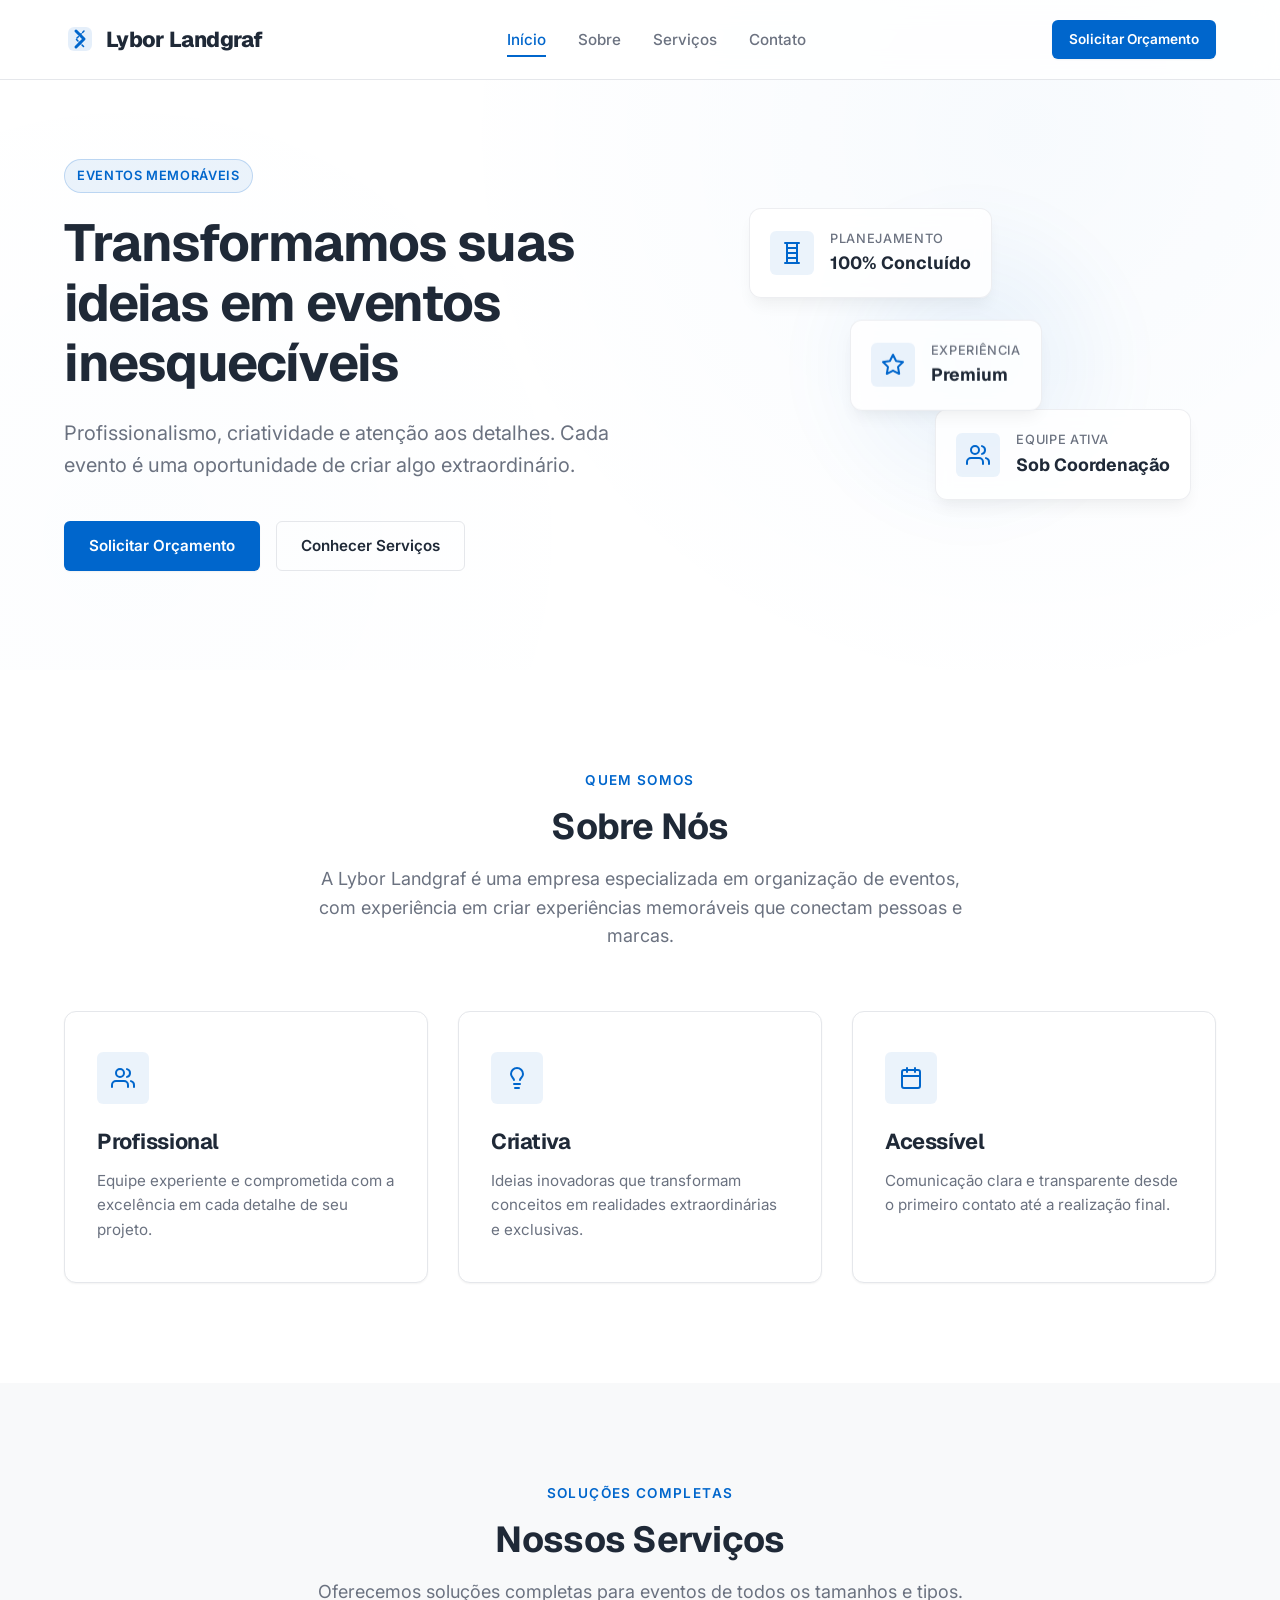
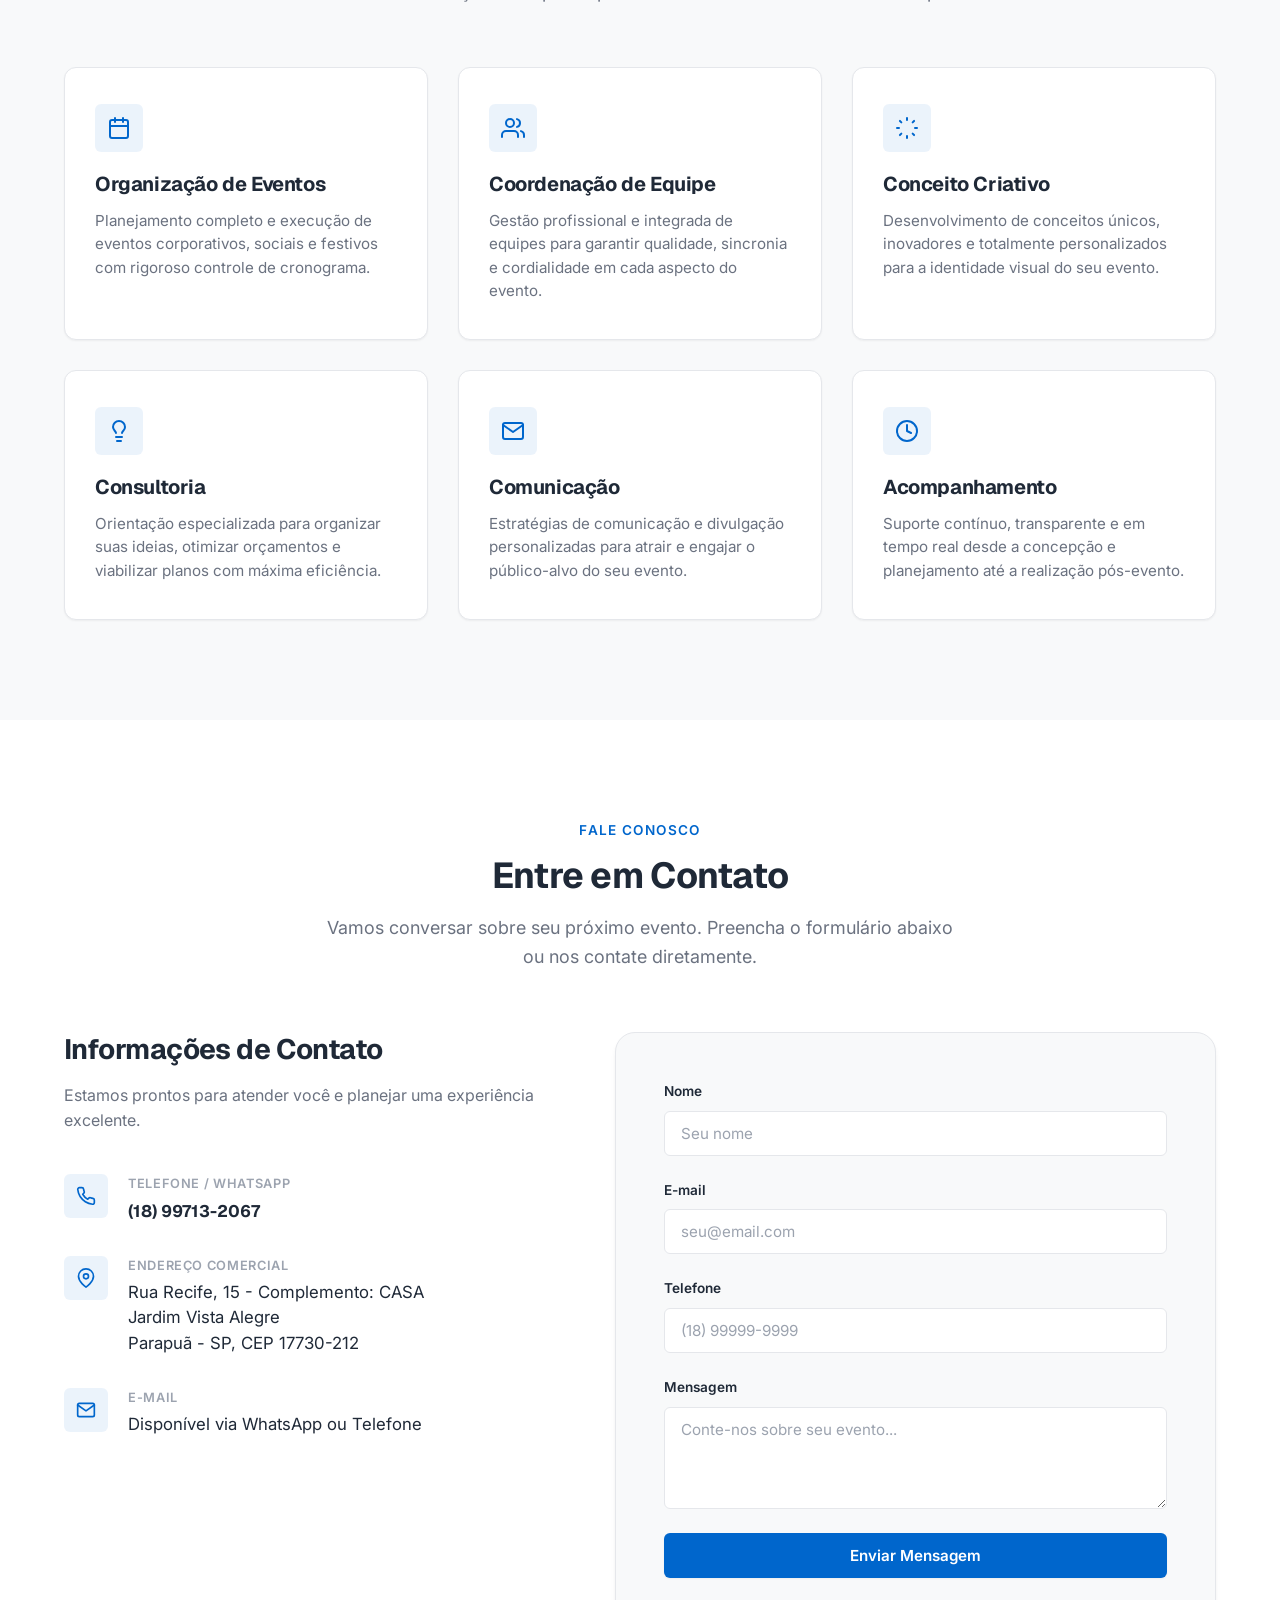
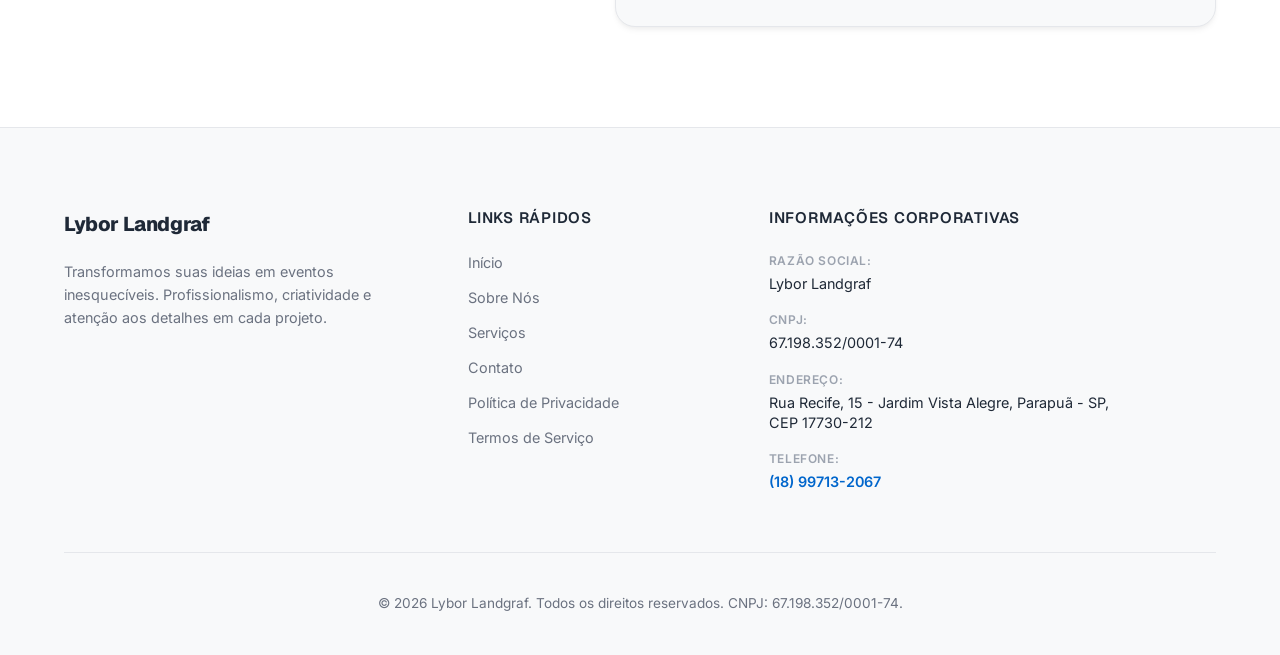
==== index.html @ a6881f4b "Initial commit: Lybor Landgraf website" ====
<!DOCTYPE html>
<html lang="pt-BR">
<head>
    <meta charset="UTF-8">
    <meta name="viewport" content="width=device-width, initial-scale=1.0">
    <meta name="description" content="Transformamos suas ideias em eventos inesquecíveis. Organização profissional de eventos, planejamento e execução com excelência.">
    <meta name="author" content="Lybor Landgraf">
    <meta name="keywords" content="eventos, organização de eventos, promotor de eventos, Parapuã, SP, Lybor Landgraf">
    
    <!-- Open Graph / Meta Business Requirements -->
    <meta property="og:type" content="website">
    <meta property="og:title" content="Lybor Landgraf - Organização Profissional de Eventos">
    <meta property="og:description" content="Transformamos suas ideias em eventos inesquecíveis. Organização profissional de eventos com criatividade, compromisso e atenção aos detalhes.">
    <meta property="og:url" content="https://lyborlandgraf.com.br">
    <meta property="og:site_name" content="Lybor Landgraf">
    
    <title>Lybor Landgraf - Organização Profissional de Eventos</title>
    
    <!-- Typography: Geist for headings, Inter for body -->
    <link rel="preconnect" href="https://fonts.googleapis.com">
    <link rel="preconnect" href="https://fonts.gstatic.com" crossorigin>
    <link href="https://fonts.googleapis.com/css2?family=Inter:wght@400;500;600;700&family=Geist:wght@700;800&display=swap" rel="stylesheet">
    
    <!-- Stylesheet -->
    <link rel="stylesheet" href="style.css">
</head>
<body>

    <!-- Header Navigation -->
    <header class="header" id="header">
        <div class="container header-container">
            <a href="#" class="logo-link" aria-label="Lybor Landgraf Home">
                <div class="logo">
                    <svg class="logo-icon" width="32" height="32" viewBox="0 0 32 32" fill="none" xmlns="http://www.w3.org/2000/svg">
                        <rect x="4" y="4" width="24" height="24" rx="6" fill="#0066CC" fill-opacity="0.1"/>
                        <path d="M12 8L20 16L12 24" stroke="#0066CC" stroke-width="3" stroke-linecap="round" stroke-linejoin="round"/>
                        <path d="M20 8L12 16L20 24" stroke="#0066CC" stroke-width="1.5" stroke-linecap="round" stroke-linejoin="round" stroke-dasharray="2 2"/>
                    </svg>
                    <span class="logo-text">Lybor Landgraf</span>
                </div>
            </a>
            
            <nav class="nav-menu" id="nav-menu" aria-label="Navegação Principal">
                <ul class="nav-list">
                    <li><a href="#inicio" class="nav-link active">Início</a></li>
                    <li><a href="#sobre" class="nav-link">Sobre</a></li>
                    <li><a href="#servicos" class="nav-link">Serviços</a></li>
                    <li><a href="#contato" class="nav-link">Contato</a></li>
                </ul>
            </nav>

            <div class="header-actions">
                <a href="#contato" class="btn btn-primary btn-sm btn-header">Solicitar Orçamento</a>
                <button class="mobile-toggle" id="mobile-toggle" aria-label="Abrir menu" aria-controls="nav-menu" aria-expanded="false">
                    <svg class="menu-icon" width="24" height="24" viewBox="0 0 24 24" fill="none" stroke="currentColor" stroke-width="2" stroke-linecap="round" stroke-linejoin="round">
                        <line x1="4" y1="12" x2="20" y2="12" class="line-mid"></line>
                        <line x1="4" y1="6" x2="20" y2="6" class="line-top"></line>
                        <line x1="4" y1="18" x2="20" y2="18" class="line-bottom"></line>
                    </svg>
                </button>
            </div>
        </div>
    </header>

    <main>
        <!-- Hero Section -->
        <section class="hero-section" id="inicio">
            <div class="container hero-container">
                <div class="hero-content">
                    <span class="badge">Eventos Memoráveis</span>
                    <h1 class="hero-title">Transformamos suas ideias em eventos inesquecíveis</h1>
                    <p class="hero-description">Profissionalismo, criatividade e atenção aos detalhes. Cada evento é uma oportunidade de criar algo extraordinário.</p>
                    <div class="hero-actions">
                        <a href="#contato" class="btn btn-primary">Solicitar Orçamento</a>
                        <a href="#servicos" class="btn btn-secondary">Conhecer Serviços</a>
                    </div>
                </div>
                <div class="hero-graphic-container">
                    <div class="hero-card-pattern">
                        <!-- Abstract Elegant Floating Card Design -->
                        <div class="floating-card c1">
                            <div class="card-header-icon">
                                <svg width="24" height="24" viewBox="0 0 24 24" fill="none" stroke="#0066CC" stroke-width="2" stroke-linecap="round" stroke-linejoin="round"><path d="M5 22h14"/><path d="M5 2h14"/><path d="M17 22V2"/><path d="M7 22V2"/><path d="M17 12H7"/><path d="M7 7h10"/><path d="M7 17h10"/></svg>
                            </div>
                            <div class="card-details">
                                <span class="card-title">Planejamento</span>
                                <span class="card-value">100% Concluído</span>
                            </div>
                        </div>
                        <div class="floating-card c2">
                            <div class="card-header-icon">
                                <svg width="24" height="24" viewBox="0 0 24 24" fill="none" stroke="#0066CC" stroke-width="2" stroke-linecap="round" stroke-linejoin="round"><path d="M17 21v-2a4 4 0 0 0-4-4H5a4 4 0 0 0-4 4v2"/><circle cx="9" cy="7" r="4"/><path d="M23 21v-2a4 4 0 0 0-3-3.87"/><path d="M16 3.13a4 4 0 0 1 0 7.75"/></svg>
                            </div>
                            <div class="card-details">
                                <span class="card-title">Equipe Ativa</span>
                                <span class="card-value">Sob Coordenação</span>
                            </div>
                        </div>
                        <div class="floating-card c3">
                            <div class="card-header-icon">
                                <svg width="24" height="24" viewBox="0 0 24 24" fill="none" stroke="#0066CC" stroke-width="2" stroke-linecap="round" stroke-linejoin="round"><polygon points="12 2 15.09 8.26 22 9.27 17 14.14 18.18 21.02 12 17.77 5.82 21.02 7 14.14 2 9.27 8.91 8.26 12 2"/></svg>
                            </div>
                            <div class="card-details">
                                <span class="card-title">Experiência</span>
                                <span class="card-value">Premium</span>
                            </div>
                        </div>
                        <div class="mesh-gradient"></div>
                    </div>
                </div>
            </div>
        </section>

        <!-- About Section -->
        <section class="about-section section-padding" id="sobre">
            <div class="container">
                <div class="section-header">
                    <span class="section-tag">Quem Somos</span>
                    <h2 class="section-title">Sobre Nós</h2>
                    <p class="section-desc">A Lybor Landgraf é uma empresa especializada em organização de eventos, com experiência em criar experiências memoráveis que conectam pessoas e marcas.</p>
                </div>
                
                <div class="pillars-grid">
                    <!-- Pillar 1: Profissional -->
                    <div class="pillar-card">
                        <div class="pillar-icon-wrapper">
                            <svg class="pillar-icon" width="24" height="24" viewBox="0 0 24 24" fill="none" stroke="#0066CC" stroke-width="2" stroke-linecap="round" stroke-linejoin="round">
                                <path d="M17 21v-2a4 4 0 0 0-4-4H5a4 4 0 0 0-4 4v2"/>
                                <circle cx="9" cy="7" r="4"/>
                                <path d="M23 21v-2a4 4 0 0 0-3-3.87"/>
                                <path d="M16 3.13a4 4 0 0 1 0 7.75"/>
                            </svg>
                        </div>
                        <h3 class="pillar-title">Profissional</h3>
                        <p class="pillar-desc">Equipe experiente e comprometida com a excelência em cada detalhe de seu projeto.</p>
                    </div>

                    <!-- Pillar 2: Criativa -->
                    <div class="pillar-card">
                        <div class="pillar-icon-wrapper">
                            <svg class="pillar-icon" width="24" height="24" viewBox="0 0 24 24" fill="none" stroke="#0066CC" stroke-width="2" stroke-linecap="round" stroke-linejoin="round">
                                <path d="M15 14c.2-1 .7-1.7 1.5-2.5 1-.9 1.5-2.2 1.5-3.5A6 6 0 0 0 6 8c0 1 .6 2.2 1.5 3.5.7.7 1.3 1.5 1.5 2.5"/>
                                <path d="M9 18h6"/>
                                <path d="M10 22h4"/>
                            </svg>
                        </div>
                        <h3 class="pillar-title">Criativa</h3>
                        <p class="pillar-desc">Ideias inovadoras que transformam conceitos em realidades extraordinárias e exclusivas.</p>
                    </div>

                    <!-- Pillar 3: Acessível -->
                    <div class="pillar-card">
                        <div class="pillar-icon-wrapper">
                            <svg class="pillar-icon" width="24" height="24" viewBox="0 0 24 24" fill="none" stroke="#0066CC" stroke-width="2" stroke-linecap="round" stroke-linejoin="round">
                                <rect x="3" y="4" width="18" height="18" rx="2" ry="2"/>
                                <line x1="16" y1="2" x2="16" y2="6"/>
                                <line x1="8" y1="2" x2="8" y2="6"/>
                                <line x1="3" y1="10" x2="21" y2="10"/>
                            </svg>
                        </div>
                        <h3 class="pillar-title">Acessível</h3>
                        <p class="pillar-desc">Comunicação clara e transparente desde o primeiro contato até a realização final.</p>
                    </div>
                </div>
            </div>
        </section>

        <!-- Services Section -->
        <section class="services-section section-padding bg-light" id="servicos">
            <div class="container">
                <div class="section-header">
                    <span class="section-tag">Soluções Completas</span>
                    <h2 class="section-title">Nossos Serviços</h2>
                    <p class="section-desc">Oferecemos soluções completas para eventos de todos os tamanhos e tipos.</p>
                </div>

                <div class="services-grid">
                    <!-- Service 1 -->
                    <div class="service-card">
                        <div class="service-icon-wrapper">
                            <svg width="24" height="24" viewBox="0 0 24 24" fill="none" stroke="#0066CC" stroke-width="2" stroke-linecap="round" stroke-linejoin="round">
                                <rect x="3" y="4" width="18" height="18" rx="2" ry="2"/><line x1="16" y1="2" x2="16" y2="6"/><line x1="8" y1="2" x2="8" y2="6"/><line x1="3" y1="10" x2="21" y2="10"/>
                            </svg>
                        </div>
                        <h3 class="service-title">Organização de Eventos</h3>
                        <p class="service-desc">Planejamento completo e execução de eventos corporativos, sociais e festivos com rigoroso controle de cronograma.</p>
                    </div>

                    <!-- Service 2 -->
                    <div class="service-card">
                        <div class="service-icon-wrapper">
                            <svg width="24" height="24" viewBox="0 0 24 24" fill="none" stroke="#0066CC" stroke-width="2" stroke-linecap="round" stroke-linejoin="round">
                                <path d="M17 21v-2a4 4 0 0 0-4-4H5a4 4 0 0 0-4 4v2"/><circle cx="9" cy="7" r="4"/><path d="M23 21v-2a4 4 0 0 0-3-3.87"/><path d="M16 3.13a4 4 0 0 1 0 7.75"/>
                            </svg>
                        </div>
                        <h3 class="service-title">Coordenação de Equipe</h3>
                        <p class="service-desc">Gestão profissional e integrada de equipes para garantir qualidade, sincronia e cordialidade em cada aspecto do evento.</p>
                    </div>

                    <!-- Service 3 -->
                    <div class="service-card">
                        <div class="service-icon-wrapper">
                            <svg width="24" height="24" viewBox="0 0 24 24" fill="none" stroke="#0066CC" stroke-width="2" stroke-linecap="round" stroke-linejoin="round">
                                <path d="M12 2v2M12 20v2M4.93 4.93l1.41 1.41M17.66 17.66l1.41 1.41M2 12h2M20 12h2M6.34 17.66l-1.41 1.41M19.07 4.93l-1.41 1.41"/>
                            </svg>
                        </div>
                        <h3 class="service-title">Conceito Criativo</h3>
                        <p class="service-desc">Desenvolvimento de conceitos únicos, inovadores e totalmente personalizados para a identidade visual do seu evento.</p>
                    </div>

                    <!-- Service 4 -->
                    <div class="service-card">
                        <div class="service-icon-wrapper">
                            <svg width="24" height="24" viewBox="0 0 24 24" fill="none" stroke="#0066CC" stroke-width="2" stroke-linecap="round" stroke-linejoin="round">
                                <path d="M15 14c.2-1 .7-1.7 1.5-2.5 1-.9 1.5-2.2 1.5-3.5A6 6 0 0 0 6 8c0 1 .6 2.2 1.5 3.5.7.7 1.3 1.5 1.5 2.5"/><path d="M9 18h6"/><path d="M10 22h4"/>
                            </svg>
                        </div>
                        <h3 class="service-title">Consultoria</h3>
                        <p class="service-desc">Orientação especializada para organizar suas ideias, otimizar orçamentos e viabilizar planos com máxima eficiência.</p>
                    </div>

                    <!-- Service 5 -->
                    <div class="service-card">
                        <div class="service-icon-wrapper">
                            <svg width="24" height="24" viewBox="0 0 24 24" fill="none" stroke="#0066CC" stroke-width="2" stroke-linecap="round" stroke-linejoin="round">
                                <path d="M4 4h16c1.1 0 2 .9 2 2v12c0 1.1-.9 2-2 2H4c-1.1 0-2-.9-2-2V6c0-1.1.9-2 2-2z"/><polyline points="22,6 12,13 2,6"/>
                            </svg>
                        </div>
                        <h3 class="service-title">Comunicação</h3>
                        <p class="service-desc">Estratégias de comunicação e divulgação personalizadas para atrair e engajar o público-alvo do seu evento.</p>
                    </div>

                    <!-- Service 6 -->
                    <div class="service-card">
                        <div class="service-icon-wrapper">
                            <svg width="24" height="24" viewBox="0 0 24 24" fill="none" stroke="#0066CC" stroke-width="2" stroke-linecap="round" stroke-linejoin="round">
                                <circle cx="12" cy="12" r="10"/><polyline points="12 6 12 12 16 14"/>
                            </svg>
                        </div>
                        <h3 class="service-title">Acompanhamento</h3>
                        <p class="service-desc">Suporte contínuo, transparente e em tempo real desde a concepção e planejamento até a realização pós-evento.</p>
                    </div>
                </div>
            </div>
        </section>

        <!-- Contact Section -->
        <section class="contact-section section-padding" id="contato">
            <div class="container">
                <div class="section-header">
                    <span class="section-tag">Fale Conosco</span>
                    <h2 class="section-title">Entre em Contato</h2>
                    <p class="section-desc">Vamos conversar sobre seu próximo evento. Preencha o formulário abaixo ou nos contate diretamente.</p>
                </div>

                <div class="contact-grid">
                    <!-- Contact Info -->
                    <div class="contact-info">
                        <h3 class="info-title">Informações de Contato</h3>
                        <p class="info-intro">Estamos prontos para atender você e planejar uma experiência excelente.</p>
                        
                        <div class="info-items">
                            <div class="info-item">
                                <div class="info-icon-box">
                                    <svg width="20" height="20" viewBox="0 0 24 24" fill="none" stroke="#0066CC" stroke-width="2" stroke-linecap="round" stroke-linejoin="round">
                                        <path d="M22 16.92v3a2 2 0 0 1-2.18 2 19.79 19.79 0 0 1-8.63-3.07 19.5 19.5 0 0 1-6-6 19.79 19.79 0 0 1-3.07-8.67A2 2 0 0 1 4.11 2h3a2 2 0 0 1 2 1.72 12.84 12.84 0 0 0 .7 2.81 2 2 0 0 1-.45 2.11L8.09 9.91a16 16 0 0 0 6 6l1.27-1.27a2 2 0 0 1 2.11-.45 12.84 12.84 0 0 0 2.81.7A2 2 0 0 1 22 16.92z"/>
                                    </svg>
                                </div>
                                <div class="info-content">
                                    <span class="info-label">Telefone / WhatsApp</span>
                                    <a href="tel:18997132067" class="info-value font-highlight">(18) 99713-2067</a>
                                </div>
                            </div>

                            <div class="info-item">
                                <div class="info-icon-box">
                                    <svg width="20" height="20" viewBox="0 0 24 24" fill="none" stroke="#0066CC" stroke-width="2" stroke-linecap="round" stroke-linejoin="round">
                                        <path d="M21 10c0 7-9 13-9 13s-9-6-9-13a9 9 0 0 1 18 0z"/><circle cx="12" cy="10" r="3"/>
                                    </svg>
                                </div>
                                <div class="info-content">
                                    <span class="info-label">Endereço Comercial</span>
                                    <address class="info-value">
                                        Rua Recife, 15 - Complemento: CASA<br>
                                        Jardim Vista Alegre<br>
                                        Parapuã - SP, CEP 17730-212
                                    </address>
                                </div>
                            </div>

                            <div class="info-item">
                                <div class="info-icon-box">
                                    <svg width="20" height="20" viewBox="0 0 24 24" fill="none" stroke="#0066CC" stroke-width="2" stroke-linecap="round" stroke-linejoin="round">
                                        <path d="M4 4h16c1.1 0 2 .9 2 2v12c0 1.1-.9 2-2 2H4c-1.1 0-2-.9-2-2V6c0-1.1.9-2 2-2z"/><polyline points="22,6 12,13 2,6"/>
                                    </svg>
                                </div>
                                <div class="info-content">
                                    <span class="info-label">E-mail</span>
                                    <span class="info-value text-muted">Disponível via WhatsApp ou Telefone</span>
                                </div>
                            </div>
                        </div>
                    </div>

                    <!-- Contact Form -->
                    <div class="contact-form-wrapper">
                        <form id="contact-form" class="contact-form" novalidate>
                            <div class="form-row">
                                <div class="form-group">
                                    <label for="form-name">Nome</label>
                                    <input type="text" id="form-name" name="name" placeholder="Seu nome" required>
                                    <span class="form-error" id="error-name">Por favor, insira seu nome.</span>
                                </div>
                            </div>
                            <div class="form-row">
                                <div class="form-group">
                                    <label for="form-email">E-mail</label>
                                    <input type="email" id="form-email" name="email" placeholder="seu@email.com" required>
                                    <span class="form-error" id="error-email">Insira um e-mail válido.</span>
                                </div>
                            </div>
                            <div class="form-row">
                                <div class="form-group">
                                    <label for="form-phone">Telefone</label>
                                    <input type="text" id="form-phone" name="phone" placeholder="(18) 99999-9999" required>
                                    <span class="form-error" id="error-phone">Por favor, informe seu telefone de contato.</span>
                                </div>
                            </div>
                            <div class="form-row">
                                <div class="form-group">
                                    <label for="form-message">Mensagem</label>
                                    <textarea id="form-message" name="message" rows="4" placeholder="Conte-nos sobre seu evento..." required></textarea>
                                    <span class="form-error" id="error-message">A mensagem não pode estar vazia.</span>
                                </div>
                            </div>
                            <button type="submit" class="btn btn-primary btn-block">Enviar Mensagem</button>
                        </form>
                    </div>
                </div>
            </div>
        </section>
    </main>

    <!-- Footer -->
    <footer class="footer">
        <div class="container footer-container">
            <div class="footer-grid">
                <!-- Col 1: About -->
                <div class="footer-col footer-col-about">
                    <span class="footer-brand">Lybor Landgraf</span>
                    <p class="footer-text">Transformamos suas ideias em eventos inesquecíveis. Profissionalismo, criatividade e atenção aos detalhes em cada projeto.</p>
                </div>
                <!-- Col 2: Quick Links -->
                <div class="footer-col">
                    <h4 class="footer-title">Links Rápidos</h4>
                    <ul class="footer-links">
                        <li><a href="#inicio">Início</a></li>
                        <li><a href="#sobre">Sobre Nós</a></li>
                        <li><a href="#servicos">Serviços</a></li>
                        <li><a href="#contato">Contato</a></li>
                        <li><a href="privacy.html">Política de Privacidade</a></li>
                        <li><a href="terms.html">Termos de Serviço</a></li>
                    </ul>
                </div>
                <!-- Col 3: Legal & Contact -->
                <div class="footer-col">
                    <h4 class="footer-title">Informações Corporativas</h4>
                    <ul class="footer-info-list">
                        <li>
                            <span class="footer-info-label">Razão Social:</span>
                            <span class="footer-info-val">Lybor Landgraf</span>
                        </li>
                        <li>
                            <span class="footer-info-label">CNPJ:</span>
                            <span class="footer-info-val">67.198.352/0001-74</span>
                        </li>
                        <li>
                            <span class="footer-info-label">Endereço:</span>
                            <address class="footer-info-val address-inline">
                                Rua Recife, 15 - Jardim Vista Alegre, Parapuã - SP, CEP 17730-212
                            </address>
                        </li>
                        <li>
                            <span class="footer-info-label">Telefone:</span>
                            <a href="tel:18997132067" class="footer-info-val link-highlight">(18) 99713-2067</a>
                        </li>
                    </ul>
                </div>
            </div>
            
            <div class="footer-bottom">
                <p class="copyright">&copy; <span id="year">2026</span> Lybor Landgraf. Todos os direitos reservados. CNPJ: 67.198.352/0001-74.</p>
            </div>
        </div>
    </footer>

    <!-- Toast Notification Container -->
    <div class="toast-container" id="toast-container" aria-live="polite"></div>

    <script src="app.js"></script>
</body>
</html>
---- style.css ----
/* ==========================================================================
   Lybor Landgraf - Minimalist Sophisticated Stylesheet
   Inspirations: Stripe, Wise, Vercel
   ========================================================================== */

/* --- CSS VARIABLES & TOKENS --- */
:root {
    /* Color Palette */
    --color-primary: #0066CC;
    --color-primary-hover: #0052A3;
    --color-primary-light: rgba(0, 102, 204, 0.08);
    --color-primary-border: rgba(0, 102, 204, 0.2);
    
    --color-bg-main: #FFFFFF;
    --color-bg-card: #F8F9FA;
    --color-bg-input: #F3F4F6;
    --color-bg-nav: rgba(255, 255, 255, 0.8);
    
    --color-text-main: #1F2937;
    --color-text-muted: #6B7280;
    --color-text-light: #9CA3AF;
    --color-text-white: #FFFFFF;
    
    --color-border: #E5E7EB;
    --color-border-hover: #D1D5DB;
    
    --color-success: #10B981;
    --color-success-bg: rgba(16, 185, 129, 0.1);
    --color-error: #EF4444;
    --color-error-bg: rgba(239, 68, 68, 0.1);

    /* Fonts */
    --font-heading: 'Geist', 'Inter', -apple-system, BlinkMacSystemFont, "Segoe UI", Roboto, sans-serif;
    --font-body: 'Inter', -apple-system, BlinkMacSystemFont, "Segoe UI", Roboto, sans-serif;

    /* Spacing & Sizing */
    --container-max-width: 1200px;
    --container-narrow-width: 800px;
    --header-height: 80px;
    --border-radius-sm: 6px;
    --border-radius-md: 12px;
    --border-radius-lg: 20px;
    
    /* Shadows & Glows */
    --shadow-sm: 0 1px 2px 0 rgba(0, 0, 0, 0.05);
    --shadow-md: 0 4px 6px -1px rgba(0, 0, 0, 0.05), 0 2px 4px -1px rgba(0, 0, 0, 0.03);
    --shadow-lg: 0 10px 15px -3px rgba(0, 0, 0, 0.05), 0 4px 6px -2px rgba(0, 0, 0, 0.02);
    --shadow-primary-glow: 0 8px 30px rgba(0, 102, 204, 0.06);

    /* Easing */
    --transition-fast: 150ms cubic-bezier(0.23, 1, 0.32, 1);
    --transition-normal: 250ms cubic-bezier(0.23, 1, 0.32, 1);
    --transition-slow: 400ms cubic-bezier(0.23, 1, 0.32, 1);
}

/* --- RESET & BASIC STYLES --- */
* {
    margin: 0;
    padding: 0;
    box-sizing: border-box;
}

html {
    scroll-behavior: smooth;
    font-size: 16px;
    -webkit-font-smoothing: antialiased;
    -moz-osx-font-smoothing: grayscale;
}

body {
    font-family: var(--font-body);
    background-color: var(--color-bg-main);
    color: var(--color-text-main);
    line-height: 1.6;
    overflow-x: hidden;
}

img, svg {
    max-width: 100%;
    height: auto;
    vertical-align: middle;
}

ul {
    list-style: none;
}

a {
    color: inherit;
    text-decoration: none;
    transition: var(--transition-fast);
}

address {
    font-style: normal;
}

/* --- LAYOUT CONTAINERS --- */
.container {
    width: 100%;
    max-width: var(--container-max-width);
    margin-left: auto;
    margin-right: auto;
    padding-left: 24px;
    padding-right: 24px;
}

.container-narrow {
    max-width: var(--container-narrow-width);
}

.section-padding {
    padding-top: 100px;
    padding-bottom: 100px;
}

.bg-light {
    background-color: var(--color-bg-card);
}

/* --- TYPOGRAPHY UTILITIES --- */
h1, h2, h3, h4 {
    font-family: var(--font-heading);
    font-weight: 700;
    line-height: 1.25;
    color: var(--color-text-main);
    letter-spacing: -0.02em;
}

.font-highlight {
    font-family: var(--font-heading);
    font-weight: 700;
}

.text-muted {
    color: var(--color-text-muted);
}

.text-center {
    text-align: center;
}

/* --- COMMON UI COMPONENTS --- */

/* Buttons */
.btn {
    display: inline-flex;
    align-items: center;
    justify-content: center;
    font-family: var(--font-body);
    font-weight: 600;
    font-size: 0.95rem;
    padding: 12px 24px;
    border-radius: var(--border-radius-sm);
    border: 1px solid transparent;
    cursor: pointer;
    transition: var(--transition-normal);
    text-align: center;
}

.btn-primary {
    background-color: var(--color-primary);
    color: var(--color-text-white);
    box-shadow: var(--shadow-sm);
}

.btn-primary:hover {
    background-color: var(--color-primary-hover);
    transform: translateY(-2px);
    box-shadow: var(--shadow-md);
}

.btn-primary:active {
    transform: translateY(0);
}

.btn-secondary {
    background-color: transparent;
    color: var(--color-text-main);
    border-color: var(--color-border);
}

.btn-secondary:hover {
    background-color: var(--color-bg-input);
    border-color: var(--color-border-hover);
    transform: translateY(-2px);
}

.btn-secondary:active {
    transform: translateY(0);
}

.btn-sm {
    padding: 8px 16px;
    font-size: 0.85rem;
}

.btn-block {
    display: flex;
    width: 100%;
}

/* Badges & tags */
.badge {
    display: inline-flex;
    align-items: center;
    background-color: var(--color-primary-light);
    color: var(--color-primary);
    font-size: 0.8rem;
    font-weight: 600;
    padding: 6px 12px;
    border-radius: 100px;
    border: 1px solid var(--color-primary-border);
    margin-bottom: 20px;
    letter-spacing: 0.05em;
    text-transform: uppercase;
}

.section-tag {
    display: block;
    color: var(--color-primary);
    font-size: 0.85rem;
    font-weight: 600;
    text-transform: uppercase;
    letter-spacing: 0.1em;
    margin-bottom: 12px;
}

/* Section Header Layout */
.section-header {
    text-align: center;
    max-width: 650px;
    margin: 0 auto 60px auto;
}

.section-title {
    font-size: 2.25rem;
    margin-bottom: 16px;
}

.section-desc {
    font-size: 1.125rem;
    color: var(--color-text-muted);
}

/* --- HEADER / NAVIGATION --- */
.header {
    position: fixed;
    top: 0;
    left: 0;
    width: 100%;
    height: var(--header-height);
    background-color: var(--color-bg-nav);
    backdrop-filter: blur(12px);
    -webkit-backdrop-filter: blur(12px);
    border-bottom: 1px solid var(--color-border);
    z-index: 1000;
    transition: var(--transition-normal);
}

.header.scrolled {
    height: 70px;
    box-shadow: var(--shadow-sm);
}

.header-container {
    height: 100%;
    display: flex;
    align-items: center;
    justify-content: space-between;
}

.logo-link {
    display: block;
}

.logo {
    display: flex;
    align-items: center;
    gap: 10px;
}

.logo-icon {
    flex-shrink: 0;
}

.logo-text {
    font-family: var(--font-heading);
    font-weight: 800;
    font-size: 1.35rem;
    letter-spacing: -0.03em;
    color: var(--color-text-main);
}

.nav-list {
    display: flex;
    gap: 32px;
}

.nav-link {
    font-size: 0.95rem;
    font-weight: 500;
    color: var(--color-text-muted);
    padding: 8px 0;
    position: relative;
}

.nav-link:hover,
.nav-link.active {
    color: var(--color-primary);
}

.nav-link::after {
    content: '';
    position: absolute;
    bottom: 0;
    left: 0;
    width: 100%;
    height: 2px;
    background-color: var(--color-primary);
    transform: scaleX(0);
    transform-origin: right;
    transition: transform var(--transition-fast);
}

.nav-link.active::after,
.nav-link:hover::after {
    transform: scaleX(1);
    transform-origin: left;
}

.header-actions {
    display: flex;
    align-items: center;
    gap: 16px;
}

/* Hamburger mobile menu button */
.mobile-toggle {
    display: none;
    background: none;
    border: none;
    color: var(--color-text-main);
    cursor: pointer;
    padding: 8px;
    z-index: 1100;
}

.menu-icon line {
    transition: var(--transition-normal);
    transform-origin: center;
}

/* --- HERO SECTION --- */
.hero-section {
    padding-top: calc(var(--header-height) + 60px);
    padding-bottom: 80px;
    background: radial-gradient(circle at 80% 20%, rgba(0, 102, 204, 0.03) 0%, transparent 50%),
                radial-gradient(circle at 10% 80%, rgba(0, 102, 204, 0.01) 0%, transparent 40%);
    overflow: hidden;
}

.hero-container {
    display: grid;
    grid-template-columns: 1.1fr 0.9fr;
    gap: 60px;
    align-items: center;
}

.hero-content {
    max-width: 600px;
}

.hero-title {
    font-size: 3.25rem;
    line-height: 1.15;
    margin-bottom: 24px;
}

.hero-description {
    font-size: 1.25rem;
    color: var(--color-text-muted);
    margin-bottom: 40px;
    font-weight: 400;
}

.hero-actions {
    display: flex;
    gap: 16px;
}

.hero-graphic-container {
    position: relative;
    height: 450px;
    display: flex;
    justify-content: center;
    align-items: center;
}

/* Minimalist floating cards pattern */
.hero-card-pattern {
    position: relative;
    width: 100%;
    height: 100%;
    display: flex;
    justify-content: center;
    align-items: center;
}

.floating-card {
    position: absolute;
    background: rgba(255, 255, 255, 0.85);
    backdrop-filter: blur(8px);
    -webkit-backdrop-filter: blur(8px);
    border: 1px solid rgba(229, 231, 235, 0.7);
    border-radius: var(--border-radius-md);
    padding: 20px;
    display: flex;
    align-items: center;
    gap: 16px;
    box-shadow: var(--shadow-lg);
    z-index: 2;
    transition: var(--transition-slow);
}

.floating-card:hover {
    transform: translateY(-5px) scale(1.03);
    border-color: var(--color-primary-border);
    background: rgba(255, 255, 255, 0.95);
}

.card-header-icon {
    width: 44px;
    height: 44px;
    border-radius: var(--border-radius-sm);
    background-color: var(--color-primary-light);
    display: flex;
    align-items: center;
    justify-content: center;
    flex-shrink: 0;
}

.card-details {
    display: flex;
    flex-direction: column;
}

.card-title {
    font-size: 0.8rem;
    font-weight: 500;
    color: var(--color-text-muted);
    text-transform: uppercase;
    letter-spacing: 0.05em;
}

.card-value {
    font-family: var(--font-heading);
    font-weight: 700;
    font-size: 1.1rem;
    color: var(--color-text-main);
}

/* Floating Card Coordinates */
.floating-card.c1 {
    top: 15%;
    left: 5%;
    animation: float1 6s ease-in-out infinite;
}

.floating-card.c2 {
    bottom: 20%;
    right: 5%;
    animation: float2 7s ease-in-out infinite;
    animation-delay: 1s;
}

.floating-card.c3 {
    top: 50%;
    left: 45%;
    transform: translate(-50%, -50%);
    animation: float3 8s ease-in-out infinite;
    animation-delay: 2s;
}

/* Background mesh glow */
.mesh-gradient {
    position: absolute;
    width: 350px;
    height: 350px;
    border-radius: 50%;
    background: radial-gradient(circle, rgba(0, 102, 204, 0.08) 0%, transparent 70%);
    filter: blur(20px);
    z-index: 1;
}

/* Floating Animations */
@keyframes float1 {
    0%, 100% { transform: translateY(0); }
    50% { transform: translateY(-12px); }
}

@keyframes float2 {
    0%, 100% { transform: translateY(0); }
    50% { transform: translateY(-16px); }
}

@keyframes float3 {
    0%, 100% { transform: translate(-50%, -50%) translateY(0); }
    50% { transform: translate(-50%, -50%) translateY(-10px); }
}

/* --- ABOUT / PILLARS --- */
.pillars-grid {
    display: grid;
    grid-template-columns: repeat(3, 1fr);
    gap: 30px;
    margin-top: 40px;
}

.pillar-card {
    background-color: var(--color-bg-main);
    border: 1px solid var(--color-border);
    border-radius: var(--border-radius-md);
    padding: 40px 32px;
    transition: var(--transition-normal);
    box-shadow: var(--shadow-sm);
}

.pillar-card:hover {
    transform: translateY(-6px);
    border-color: var(--color-primary-border);
    box-shadow: var(--shadow-lg), var(--shadow-primary-glow);
}

.pillar-icon-wrapper {
    width: 52px;
    height: 52px;
    border-radius: var(--border-radius-sm);
    background-color: var(--color-primary-light);
    display: flex;
    align-items: center;
    justify-content: center;
    margin-bottom: 24px;
}

.pillar-title {
    font-size: 1.35rem;
    margin-bottom: 14px;
}

.pillar-desc {
    color: var(--color-text-muted);
    font-size: 0.95rem;
    line-height: 1.6;
}

/* --- SERVICES --- */
.services-grid {
    display: grid;
    grid-template-columns: repeat(3, 1fr);
    gap: 30px;
}

.service-card {
    background-color: var(--color-bg-main);
    border: 1px solid var(--color-border);
    border-radius: var(--border-radius-md);
    padding: 36px 30px;
    transition: var(--transition-normal);
    box-shadow: var(--shadow-sm);
}

.service-card:hover {
    border-color: var(--color-primary-border);
    box-shadow: var(--shadow-lg), var(--shadow-primary-glow);
    transform: scale(1.05);
}

.service-icon-wrapper {
    width: 48px;
    height: 48px;
    border-radius: var(--border-radius-sm);
    background-color: var(--color-primary-light);
    display: flex;
    align-items: center;
    justify-content: center;
    margin-bottom: 20px;
}

.service-title {
    font-size: 1.25rem;
    margin-bottom: 12px;
}

.service-desc {
    color: var(--color-text-muted);
    font-size: 0.95rem;
    line-height: 1.55;
}

/* --- CONTACT SECTION --- */
.contact-grid {
    display: grid;
    grid-template-columns: 0.9fr 1.1fr;
    gap: 60px;
    align-items: start;
}

.contact-info {
    padding-right: 20px;
}

.info-title {
    font-size: 1.75rem;
    margin-bottom: 16px;
}

.info-intro {
    color: var(--color-text-muted);
    margin-bottom: 40px;
}

.info-items {
    display: flex;
    flex-direction: column;
    gap: 32px;
}

.info-item {
    display: flex;
    gap: 20px;
    align-items: flex-start;
}

.info-icon-box {
    width: 44px;
    height: 44px;
    border-radius: var(--border-radius-sm);
    background-color: var(--color-primary-light);
    display: flex;
    align-items: center;
    justify-content: center;
    flex-shrink: 0;
}

.info-content {
    display: flex;
    flex-direction: column;
}

.info-label {
    font-size: 0.8rem;
    font-weight: 600;
    color: var(--color-text-light);
    text-transform: uppercase;
    letter-spacing: 0.05em;
    margin-bottom: 4px;
}

.info-value {
    font-size: 1.05rem;
    color: var(--color-text-main);
    line-height: 1.5;
}

a.info-value:hover {
    color: var(--color-primary);
    text-decoration: underline;
}

/* Contact Form UI */
.contact-form-wrapper {
    background-color: var(--color-bg-card);
    border: 1px solid var(--color-border);
    border-radius: var(--border-radius-lg);
    padding: 48px;
    box-shadow: var(--shadow-md);
}

.contact-form {
    display: flex;
    flex-direction: column;
    gap: 24px;
}

.form-group {
    display: flex;
    flex-direction: column;
    position: relative;
}

.form-group label {
    font-size: 0.85rem;
    font-weight: 600;
    color: var(--color-text-main);
    margin-bottom: 8px;
}

.form-group input,
.form-group textarea {
    font-family: var(--font-body);
    font-size: 0.95rem;
    padding: 12px 16px;
    border-radius: var(--border-radius-sm);
    border: 1px solid var(--color-border);
    background-color: var(--color-bg-main);
    color: var(--color-text-main);
    transition: var(--transition-fast);
    outline: none;
    width: 100%;
}

.form-group input::placeholder,
.form-group textarea::placeholder {
    color: var(--color-text-light);
}

.form-group input:focus,
.form-group textarea:focus {
    border-color: var(--color-primary);
    box-shadow: 0 0 0 4px rgba(0, 102, 204, 0.1);
}

/* Invalid inputs styling */
.form-group.invalid input,
.form-group.invalid textarea {
    border-color: var(--color-error);
}

.form-group.invalid input:focus,
.form-group.invalid textarea:focus {
    box-shadow: 0 0 0 4px rgba(239, 68, 68, 0.1);
}

.form-error {
    color: var(--color-error);
    font-size: 0.8rem;
    font-weight: 500;
    margin-top: 6px;
    display: none;
}

.form-group.invalid .form-error {
    display: block;
}

/* --- FOOTER --- */
.footer {
    background-color: var(--color-bg-card);
    border-top: 1px solid var(--color-border);
    padding-top: 80px;
    padding-bottom: 40px;
    font-size: 0.9rem;
}

.footer-grid {
    display: grid;
    grid-template-columns: 1fr 0.7fr 1.3fr;
    gap: 60px;
    margin-bottom: 60px;
}

.footer-col-about {
    max-width: 320px;
}

.footer-brand {
    font-family: var(--font-heading);
    font-weight: 800;
    font-size: 1.25rem;
    color: var(--color-text-main);
    display: block;
    margin-bottom: 20px;
    letter-spacing: -0.02em;
}

.footer-text {
    color: var(--color-text-muted);
    line-height: 1.6;
}

.footer-title {
    font-size: 0.95rem;
    font-weight: 600;
    text-transform: uppercase;
    letter-spacing: 0.05em;
    color: var(--color-text-main);
    margin-bottom: 24px;
}

.footer-links {
    display: flex;
    flex-direction: column;
    gap: 12px;
}

.footer-links a {
    color: var(--color-text-muted);
}

.footer-links a:hover {
    color: var(--color-primary);
    padding-left: 4px;
}

.footer-info-list {
    display: flex;
    flex-direction: column;
    gap: 16px;
}

.footer-info-list li {
    display: flex;
    flex-direction: column;
    gap: 4px;
}

.footer-info-label {
    font-size: 0.75rem;
    font-weight: 600;
    text-transform: uppercase;
    color: var(--color-text-light);
    letter-spacing: 0.05em;
}

.footer-info-val {
    color: var(--color-text-main);
    line-height: 1.4;
}

.address-inline {
    max-width: 360px;
}

.link-highlight {
    font-weight: 600;
    color: var(--color-primary);
}

.link-highlight:hover {
    text-decoration: underline;
}

.footer-bottom {
    border-top: 1px solid var(--color-border);
    padding-top: 40px;
    display: flex;
    justify-content: center;
    text-align: center;
}

.copyright {
    color: var(--color-text-muted);
    font-size: 0.85rem;
}

/* --- TOAST NOTIFICATIONS --- */
.toast-container {
    position: fixed;
    bottom: 32px;
    right: 32px;
    display: flex;
    flex-direction: column;
    gap: 12px;
    z-index: 2000;
}

.toast {
    background-color: var(--color-bg-main);
    color: var(--color-text-main);
    border: 1px solid var(--color-border);
    border-radius: var(--border-radius-sm);
    padding: 16px 24px;
    box-shadow: var(--shadow-lg);
    display: flex;
    align-items: center;
    gap: 12px;
    min-width: 300px;
    max-width: 450px;
    transform: translateY(20px);
    opacity: 0;
    animation: toastIn 350ms cubic-bezier(0.23, 1, 0.32, 1) forwards;
}

.toast-success {
    border-left: 4px solid var(--color-success);
}

.toast-icon {
    flex-shrink: 0;
}

.toast-message {
    font-size: 0.9rem;
    font-weight: 500;
}

@keyframes toastIn {
    to {
        transform: translateY(0);
        opacity: 1;
    }
}

/* --- LEGAL & PRIVACY PAGE SPECIFIC STYLES --- */
.legal-page {
    background-color: var(--color-bg-main);
}

.legal-content {
    padding-top: calc(var(--header-height) + 40px);
}

.legal-title {
    font-size: 2.5rem;
    margin-bottom: 8px;
}

.legal-updated {
    font-size: 0.9rem;
    color: var(--color-text-muted);
    margin-bottom: 48px;
}

.legal-section {
    margin-bottom: 40px;
}

.legal-section h2 {
    font-size: 1.35rem;
    margin-bottom: 16px;
    border-bottom: 1px solid var(--color-border);
    padding-bottom: 8px;
}

.legal-section p {
    color: var(--color-text-muted);
    margin-bottom: 16px;
    font-size: 0.95rem;
    line-height: 1.7;
}

.legal-section ul {
    margin-bottom: 20px;
    padding-left: 20px;
    list-style: disc;
    color: var(--color-text-muted);
}

.legal-section li {
    margin-bottom: 8px;
    font-size: 0.95rem;
}

.footer-legal {
    border-top: 1px solid var(--color-border);
    padding: 32px 0;
    color: var(--color-text-muted);
    font-size: 0.85rem;
}

/* --- RESPONSIVENESS (BREAKPOINTS) --- */

/* Tablet (max-width: 1024px) */
@media (max-width: 1024px) {
    .section-padding {
        padding-top: 80px;
        padding-bottom: 80px;
    }

    .hero-container {
        grid-template-columns: 1fr;
        gap: 40px;
        text-align: center;
    }

    .hero-content {
        max-width: 100%;
        display: flex;
        flex-direction: column;
        align-items: center;
    }

    .hero-title {
        font-size: 2.75rem;
    }

    .hero-actions {
        justify-content: center;
    }

    .hero-graphic-container {
        height: 380px;
    }

    .pillars-grid {
        grid-template-columns: repeat(2, 1fr);
    }
    
    .pillars-grid > *:last-child {
        grid-column: span 2;
    }

    .services-grid {
        grid-template-columns: repeat(2, 1fr);
    }

    .contact-grid {
        grid-template-columns: 1fr;
        gap: 50px;
    }

    .contact-info {
        padding-right: 0;
    }

    .footer-grid {
        grid-template-columns: 1fr 1fr;
        gap: 40px;
    }

    .footer-col-about {
        grid-column: span 2;
        max-width: 100%;
    }
}

/* Mobile (max-width: 640px) */
@media (max-width: 640px) {
    :root {
        --header-height: 70px;
    }

    .section-title {
        font-size: 1.75rem;
    }

    .hero-title {
        font-size: 2.25rem;
    }

    .hero-description {
        font-size: 1.1rem;
    }

    .hero-graphic-container {
        display: none; /* Hide floating card pattern on small mobiles to focus on action */
    }

    /* Mobile Nav Header Menu */
    .mobile-toggle {
        display: block;
    }

    .nav-menu {
        position: fixed;
        top: var(--header-height);
        left: 0;
        width: 100%;
        height: calc(100vh - var(--header-height));
        background-color: var(--color-bg-main);
        padding: 40px 24px;
        border-top: 1px solid var(--color-border);
        transform: translateX(100%);
        transition: transform var(--transition-normal);
        z-index: 1000;
    }

    .nav-menu.open {
        transform: translateX(0);
    }

    .nav-list {
        flex-direction: column;
        gap: 24px;
        align-items: center;
    }

    .nav-link {
        font-size: 1.25rem;
    }

    .btn-header {
        display: none; /* Hide CTA inside header on mobile */
    }

    /* Interactive Hamburger Animations */
    .mobile-toggle[aria-expanded="true"] .line-mid {
        opacity: 0;
    }
    
    .mobile-toggle[aria-expanded="true"] .line-top {
        transform: translateY(6px) rotate(45deg);
    }
    
    .mobile-toggle[aria-expanded="true"] .line-bottom {
        transform: translateY(-6px) rotate(-45deg);
    }

    .pillars-grid {
        grid-template-columns: 1fr;
    }

    .pillars-grid > *:last-child {
        grid-column: span 1;
    }

    .services-grid {
        grid-template-columns: 1fr;
    }

    .contact-form-wrapper {
        padding: 24px;
    }

    .footer-grid {
        grid-template-columns: 1fr;
    }

    .footer-col-about {
        grid-column: span 1;
    }
}

/* Accessibility: Reduced Motion */
@media (prefers-reduced-motion: reduce) {
    * {
        animation-duration: 0.01ms !important;
        animation-iteration-count: 1 !important;
        transition-duration: 0.01ms !important;
        scroll-behavior: auto !important;
    }
    
    .floating-card.c1, 
    .floating-card.c2, 
    .floating-card.c3 {
        animation: none !important;
    }
}
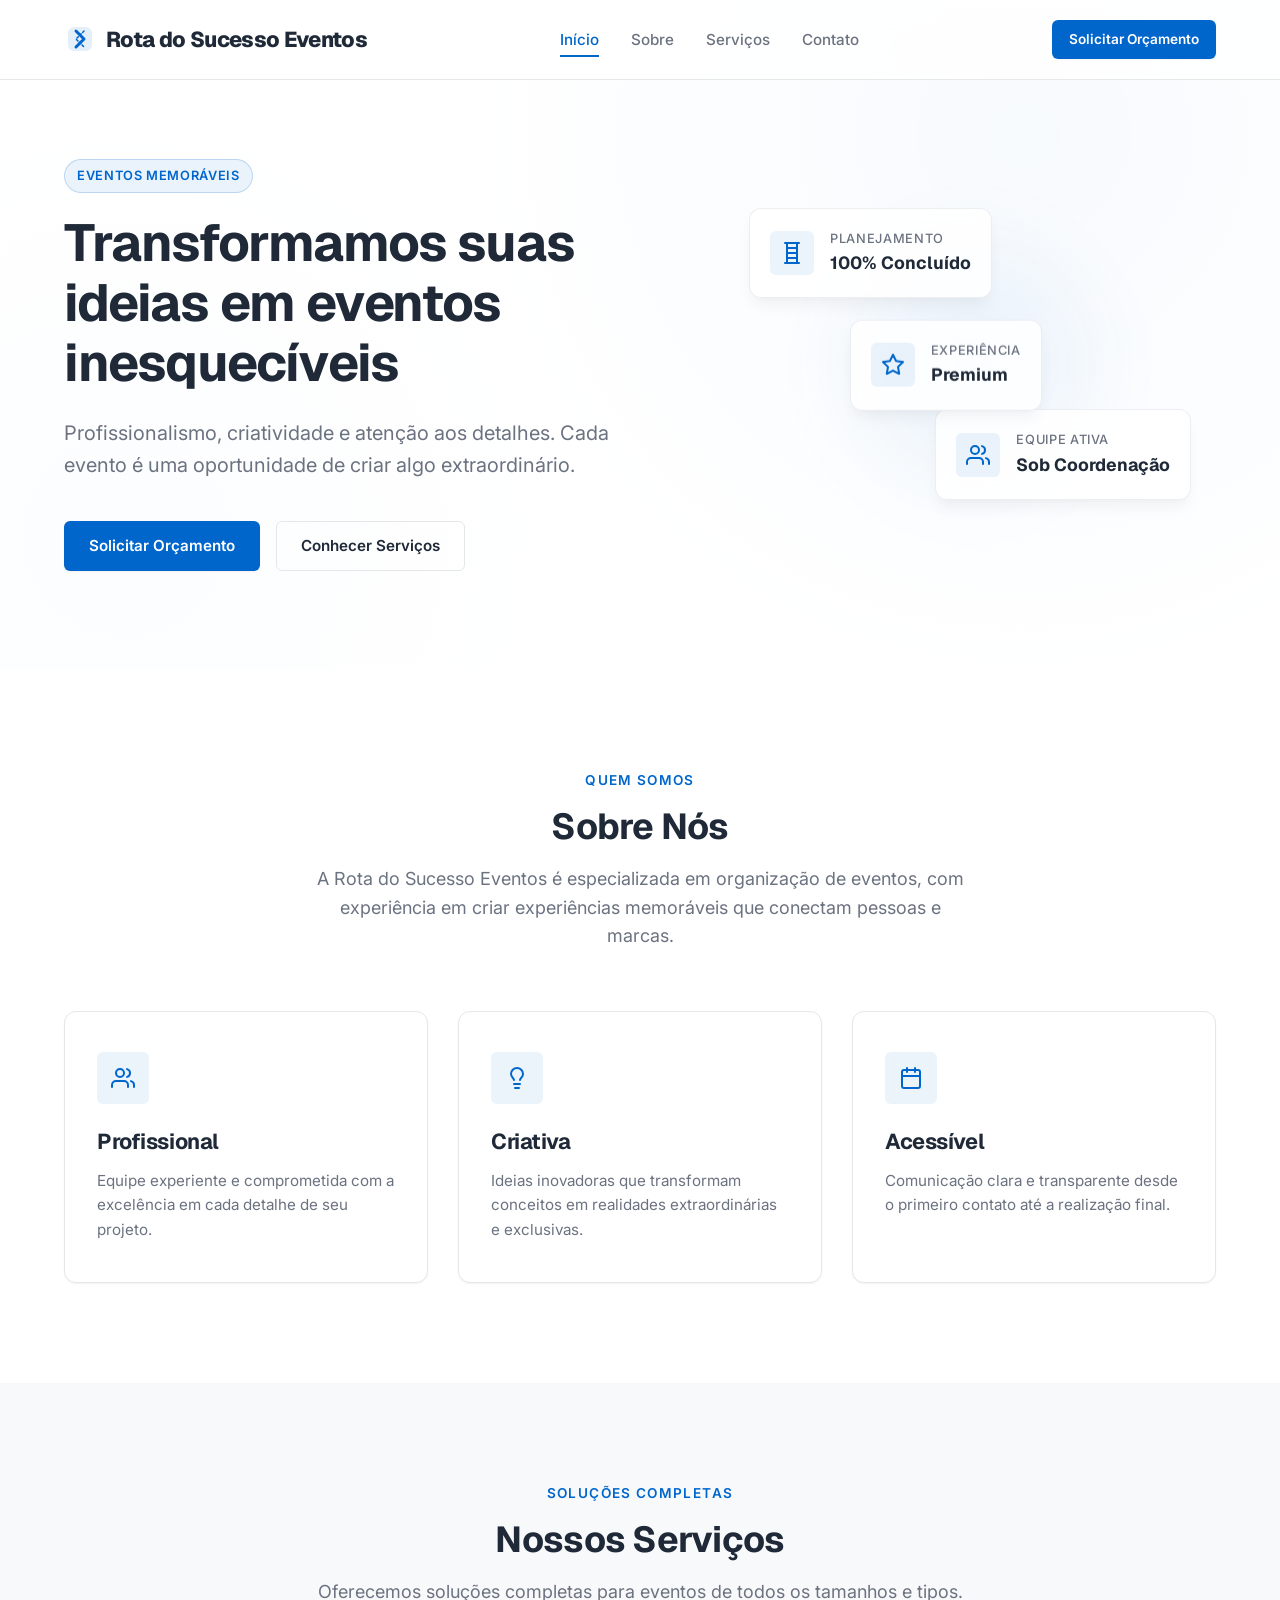
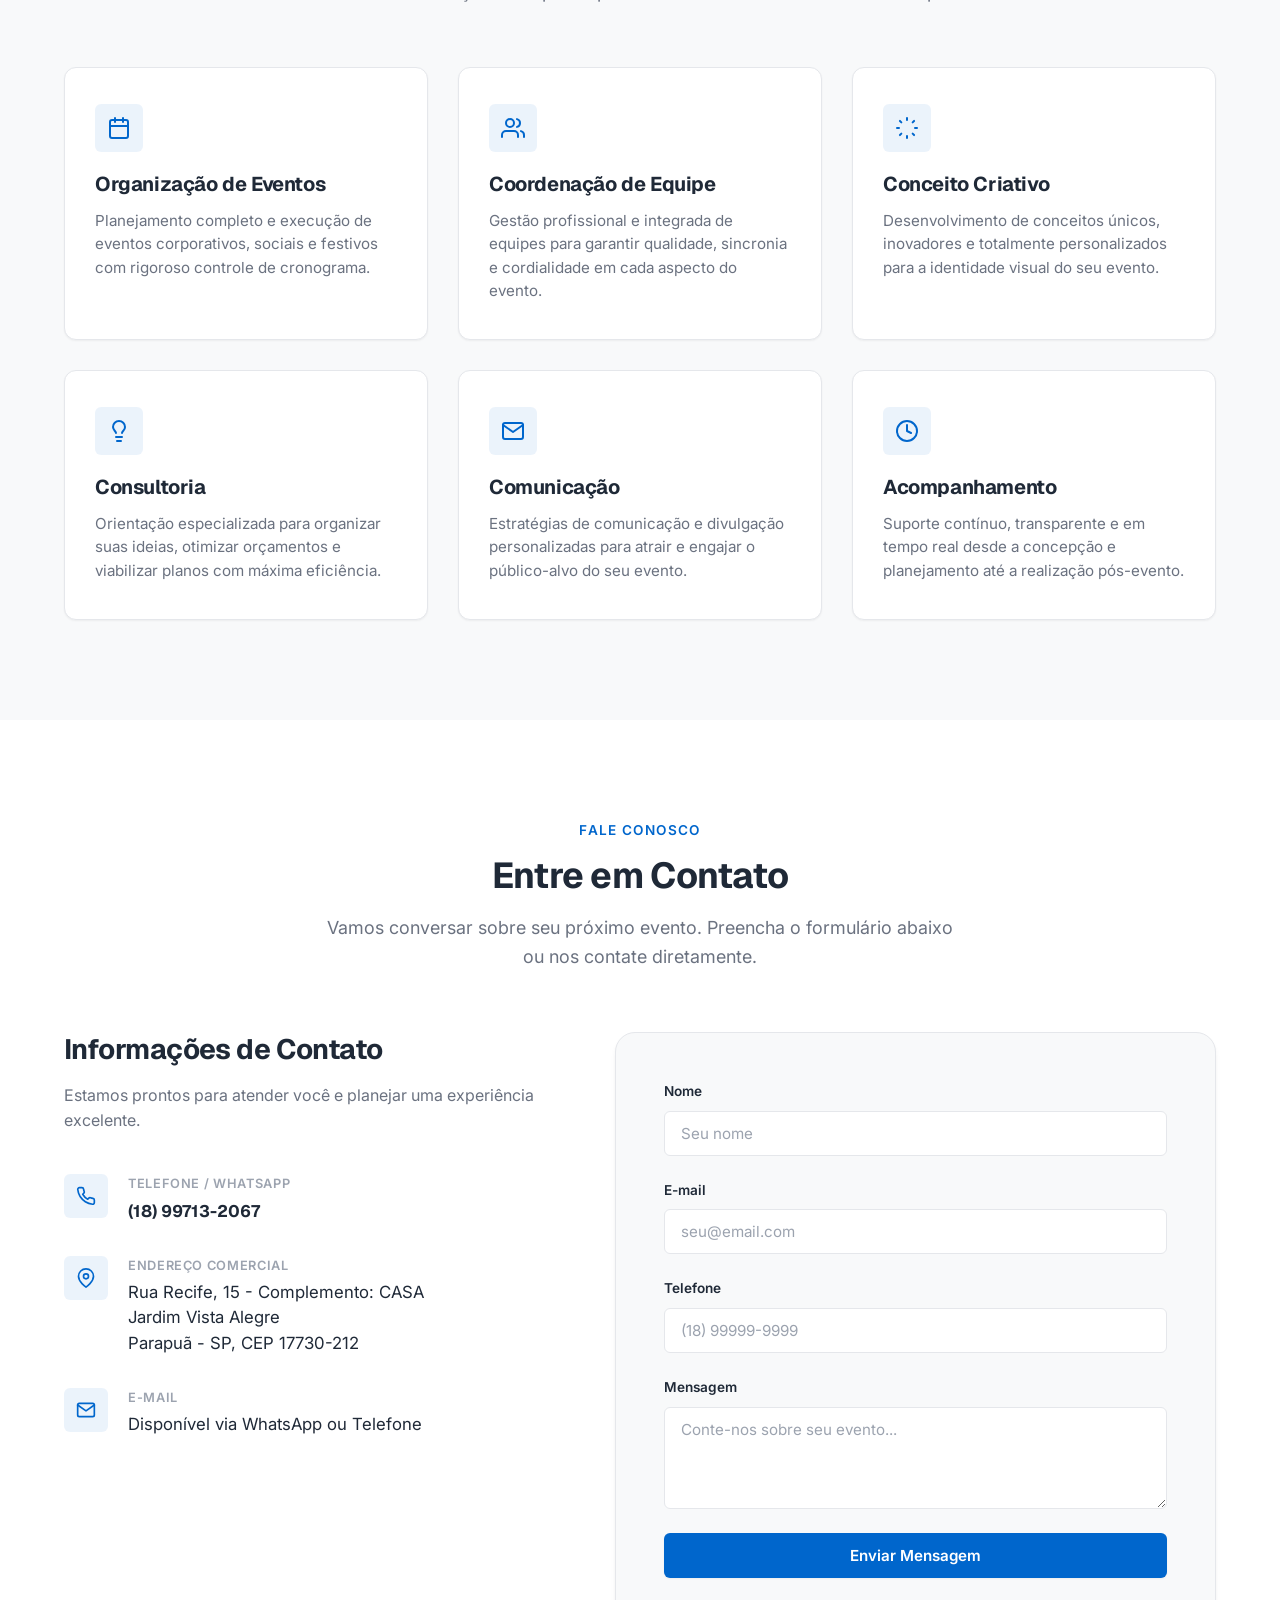
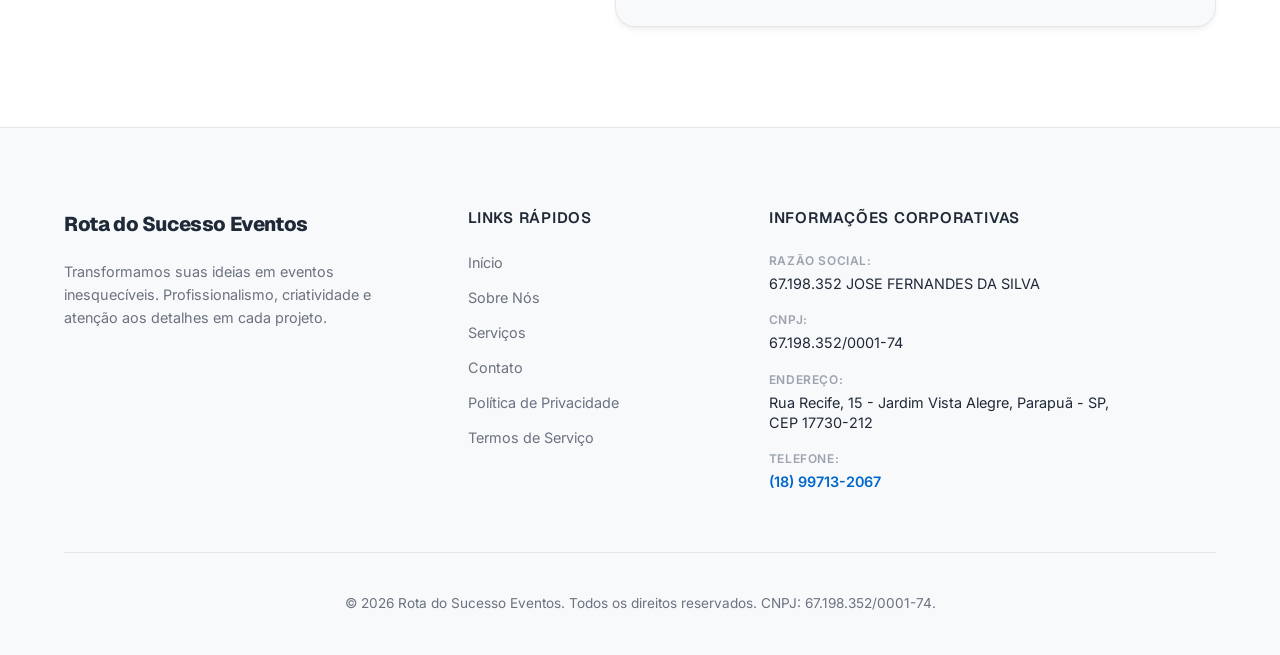
==== commit ebaefbea: "Update site name to Rota do Sucesso Eventos and corporate name to 67.198.352 JOSE FERNANDES DA SILVA" ====
--- a/index.html
+++ b/index.html
@@ -4,17 +4,17 @@
     <meta charset="UTF-8">
     <meta name="viewport" content="width=device-width, initial-scale=1.0">
     <meta name="description" content="Transformamos suas ideias em eventos inesquecíveis. Organização profissional de eventos, planejamento e execução com excelência.">
-    <meta name="author" content="Lybor Landgraf">
-    <meta name="keywords" content="eventos, organização de eventos, promotor de eventos, Parapuã, SP, Lybor Landgraf">
+    <meta name="author" content="Rota do Sucesso Eventos">
+    <meta name="keywords" content="eventos, organização de eventos, promotor de eventos, Parapuã, SP, Rota do Sucesso Eventos">
     
     <!-- Open Graph / Meta Business Requirements -->
     <meta property="og:type" content="website">
-    <meta property="og:title" content="Lybor Landgraf - Organização Profissional de Eventos">
+    <meta property="og:title" content="Rota do Sucesso Eventos - Organização Profissional de Eventos">
     <meta property="og:description" content="Transformamos suas ideias em eventos inesquecíveis. Organização profissional de eventos com criatividade, compromisso e atenção aos detalhes.">
-    <meta property="og:url" content="https://lyborlandgraf.com.br">
-    <meta property="og:site_name" content="Lybor Landgraf">
+    <meta property="og:url" content="https://rotadosucessoeventos.com.br">
+    <meta property="og:site_name" content="Rota do Sucesso Eventos">
     
-    <title>Lybor Landgraf - Organização Profissional de Eventos</title>
+    <title>Rota do Sucesso Eventos - Organização Profissional de Eventos</title>
     
     <!-- Typography: Geist for headings, Inter for body -->
     <link rel="preconnect" href="https://fonts.googleapis.com">
@@ -29,14 +29,14 @@
     <!-- Header Navigation -->
     <header class="header" id="header">
         <div class="container header-container">
-            <a href="#" class="logo-link" aria-label="Lybor Landgraf Home">
+            <a href="#" class="logo-link" aria-label="Rota do Sucesso Eventos Home">
                 <div class="logo">
                     <svg class="logo-icon" width="32" height="32" viewBox="0 0 32 32" fill="none" xmlns="http://www.w3.org/2000/svg">
                         <rect x="4" y="4" width="24" height="24" rx="6" fill="#0066CC" fill-opacity="0.1"/>
                         <path d="M12 8L20 16L12 24" stroke="#0066CC" stroke-width="3" stroke-linecap="round" stroke-linejoin="round"/>
                         <path d="M20 8L12 16L20 24" stroke="#0066CC" stroke-width="1.5" stroke-linecap="round" stroke-linejoin="round" stroke-dasharray="2 2"/>
                     </svg>
-                    <span class="logo-text">Lybor Landgraf</span>
+                    <span class="logo-text">Rota do Sucesso Eventos</span>
                 </div>
             </a>
             
@@ -117,7 +117,7 @@
                 <div class="section-header">
                     <span class="section-tag">Quem Somos</span>
                     <h2 class="section-title">Sobre Nós</h2>
-                    <p class="section-desc">A Lybor Landgraf é uma empresa especializada em organização de eventos, com experiência em criar experiências memoráveis que conectam pessoas e marcas.</p>
+                    <p class="section-desc">A Rota do Sucesso Eventos é especializada em organização de eventos, com experiência em criar experiências memoráveis que conectam pessoas e marcas.</p>
                 </div>
                 
                 <div class="pillars-grid">
@@ -347,7 +347,7 @@
             <div class="footer-grid">
                 <!-- Col 1: About -->
                 <div class="footer-col footer-col-about">
-                    <span class="footer-brand">Lybor Landgraf</span>
+                    <span class="footer-brand">Rota do Sucesso Eventos</span>
                     <p class="footer-text">Transformamos suas ideias em eventos inesquecíveis. Profissionalismo, criatividade e atenção aos detalhes em cada projeto.</p>
                 </div>
                 <!-- Col 2: Quick Links -->
@@ -368,7 +368,7 @@
                     <ul class="footer-info-list">
                         <li>
                             <span class="footer-info-label">Razão Social:</span>
-                            <span class="footer-info-val">Lybor Landgraf</span>
+                            <span class="footer-info-val">67.198.352 JOSE FERNANDES DA SILVA</span>
                         </li>
                         <li>
                             <span class="footer-info-label">CNPJ:</span>
@@ -389,7 +389,7 @@
             </div>
             
             <div class="footer-bottom">
-                <p class="copyright">&copy; <span id="year">2026</span> Lybor Landgraf. Todos os direitos reservados. CNPJ: 67.198.352/0001-74.</p>
+                <p class="copyright">&copy; <span id="year">2026</span> Rota do Sucesso Eventos. Todos os direitos reservados. CNPJ: 67.198.352/0001-74.</p>
             </div>
         </div>
     </footer>
--- a/style.css
+++ b/style.css
@@ -1,5 +1,5 @@
 /* ==========================================================================
-   Lybor Landgraf - Minimalist Sophisticated Stylesheet
+   Rota do Sucesso Eventos - Minimalist Sophisticated Stylesheet
    Inspirations: Stripe, Wise, Vercel
    ========================================================================== */
 
